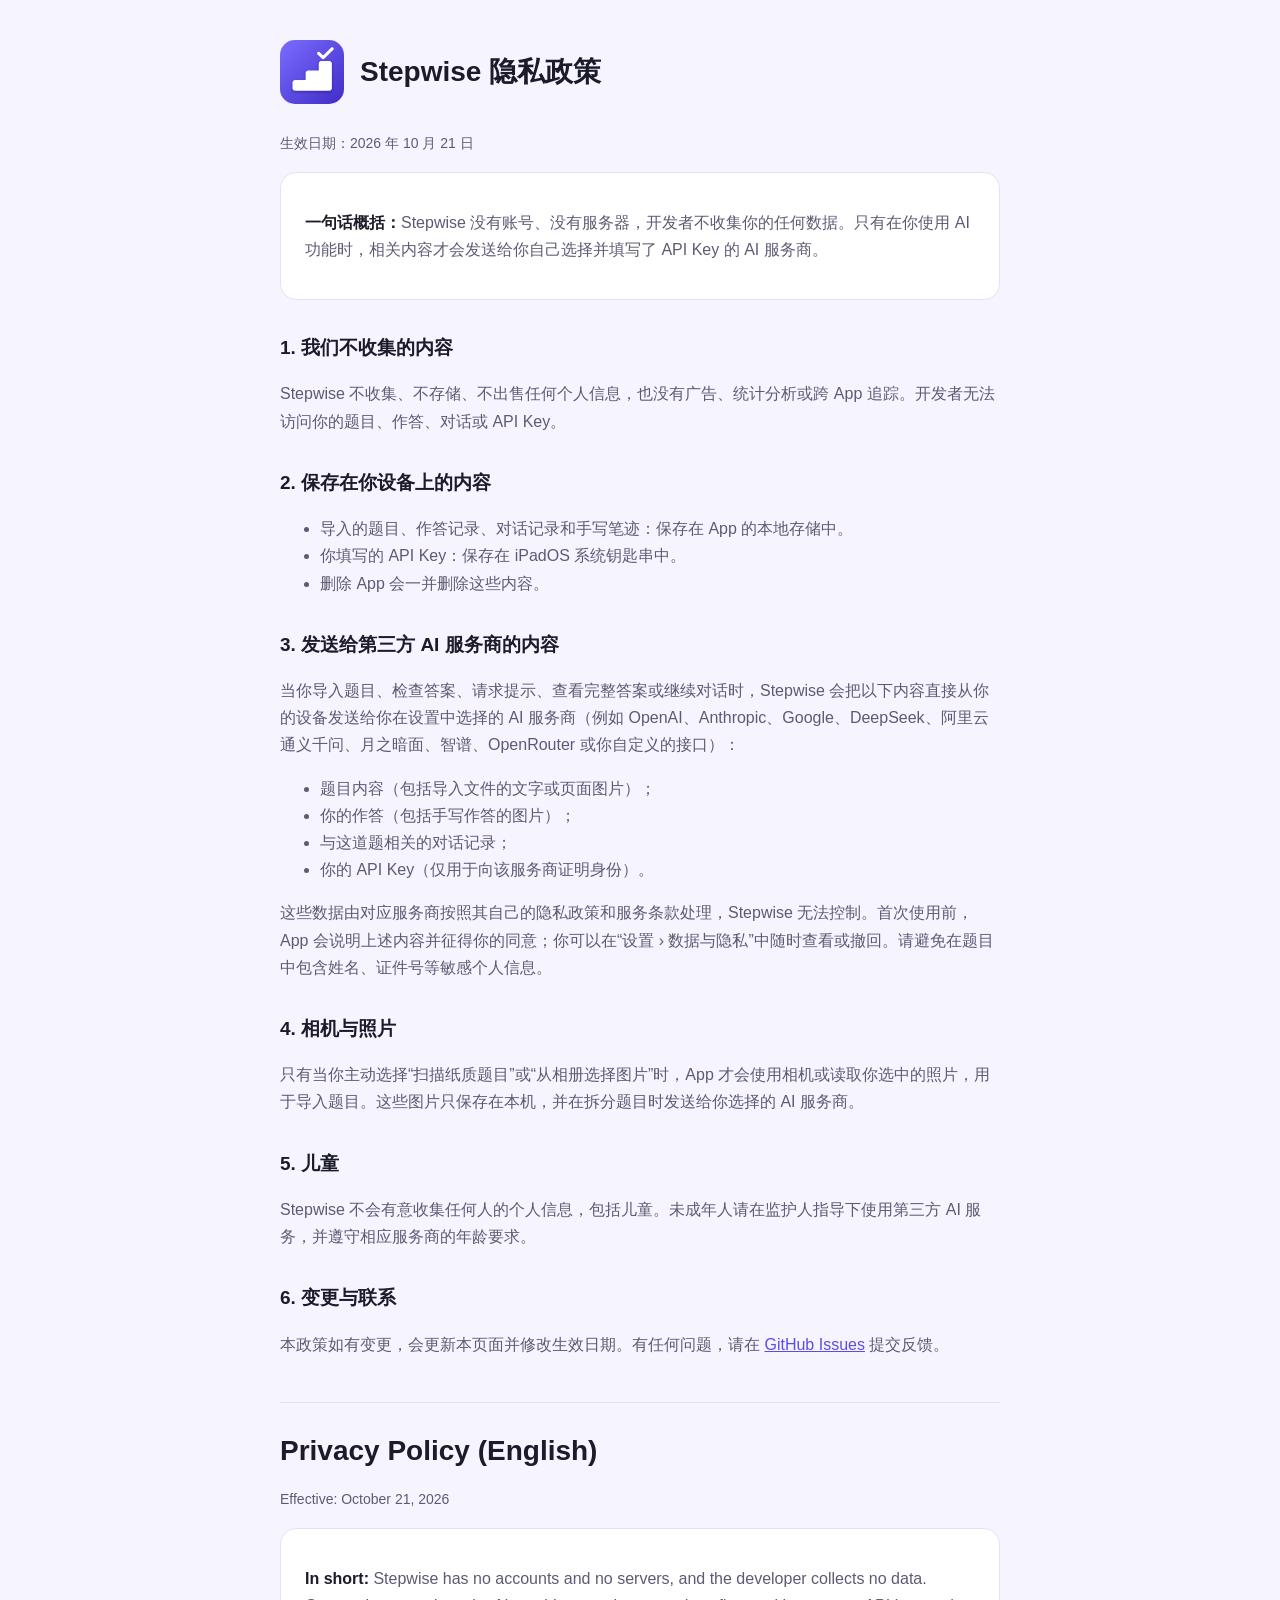
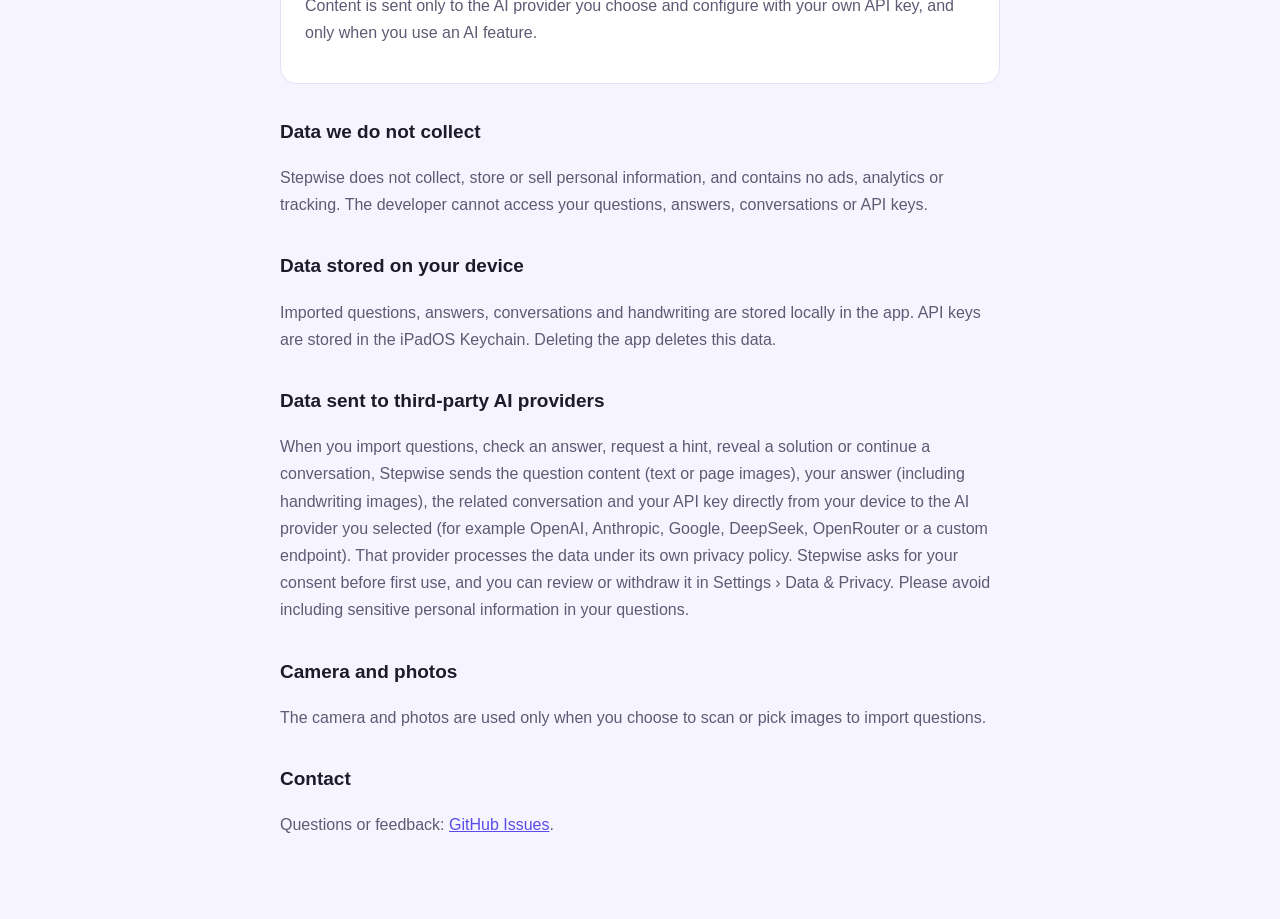
==== docs/privacy.html @ 79f82fb7 "上架准备：正式图标、数据发送说明、隐私政策与商店资料 - 正式 App 图标（阶梯 + 对勾），第一版只支持 iPad - 首次使用前说明题目和作答会发送给用户选择的 AI 服务商，征得同意后才启用 " ====
<!doctype html>
<html lang="zh-Hans">
<head>
<meta charset="utf-8">
<meta name="viewport" content="width=device-width,initial-scale=1">
<title>Stepwise 隐私政策 · Privacy Policy</title>
<link rel="stylesheet" href="style.css">
</head>
<body>
<main>
<header><img src="icon.png" alt=""><h1>Stepwise 隐私政策</h1></header>
<p class="updated">生效日期：2026 年 10 月 21 日</p>

<div class="card">
<p><strong>一句话概括：</strong>Stepwise 没有账号、没有服务器，开发者不收集你的任何数据。只有在你使用 AI 功能时，相关内容才会发送给你自己选择并填写了 API Key 的 AI 服务商。</p>
</div>

<h2>1. 我们不收集的内容</h2>
<p>Stepwise 不收集、不存储、不出售任何个人信息，也没有广告、统计分析或跨 App 追踪。开发者无法访问你的题目、作答、对话或 API Key。</p>

<h2>2. 保存在你设备上的内容</h2>
<ul>
<li>导入的题目、作答记录、对话记录和手写笔迹：保存在 App 的本地存储中。</li>
<li>你填写的 API Key：保存在 iPadOS 系统钥匙串中。</li>
<li>删除 App 会一并删除这些内容。</li>
</ul>

<h2>3. 发送给第三方 AI 服务商的内容</h2>
<p>当你导入题目、检查答案、请求提示、查看完整答案或继续对话时，Stepwise 会把以下内容直接从你的设备发送给你在设置中选择的 AI 服务商（例如 OpenAI、Anthropic、Google、DeepSeek、阿里云通义千问、月之暗面、智谱、OpenRouter 或你自定义的接口）：</p>
<ul>
<li>题目内容（包括导入文件的文字或页面图片）；</li>
<li>你的作答（包括手写作答的图片）；</li>
<li>与这道题相关的对话记录；</li>
<li>你的 API Key（仅用于向该服务商证明身份）。</li>
</ul>
<p>这些数据由对应服务商按照其自己的隐私政策和服务条款处理，Stepwise 无法控制。首次使用前，App 会说明上述内容并征得你的同意；你可以在“设置 › 数据与隐私”中随时查看或撤回。请避免在题目中包含姓名、证件号等敏感个人信息。</p>

<h2>4. 相机与照片</h2>
<p>只有当你主动选择“扫描纸质题目”或“从相册选择图片”时，App 才会使用相机或读取你选中的照片，用于导入题目。这些图片只保存在本机，并在拆分题目时发送给你选择的 AI 服务商。</p>

<h2>5. 儿童</h2>
<p>Stepwise 不会有意收集任何人的个人信息，包括儿童。未成年人请在监护人指导下使用第三方 AI 服务，并遵守相应服务商的年龄要求。</p>

<h2>6. 变更与联系</h2>
<p>本政策如有变更，会更新本页面并修改生效日期。有任何问题，请在 <a href="https://github.com/lswill2007/Stepwise/issues">GitHub Issues</a> 提交反馈。</p>

<section class="lang" lang="en">
<h1>Privacy Policy (English)</h1>
<p class="updated">Effective: October 21, 2026</p>
<div class="card"><p><strong>In short:</strong> Stepwise has no accounts and no servers, and the developer collects no data. Content is sent only to the AI provider you choose and configure with your own API key, and only when you use an AI feature.</p></div>
<h2>Data we do not collect</h2>
<p>Stepwise does not collect, store or sell personal information, and contains no ads, analytics or tracking. The developer cannot access your questions, answers, conversations or API keys.</p>
<h2>Data stored on your device</h2>
<p>Imported questions, answers, conversations and handwriting are stored locally in the app. API keys are stored in the iPadOS Keychain. Deleting the app deletes this data.</p>
<h2>Data sent to third-party AI providers</h2>
<p>When you import questions, check an answer, request a hint, reveal a solution or continue a conversation, Stepwise sends the question content (text or page images), your answer (including handwriting images), the related conversation and your API key directly from your device to the AI provider you selected (for example OpenAI, Anthropic, Google, DeepSeek, OpenRouter or a custom endpoint). That provider processes the data under its own privacy policy. Stepwise asks for your consent before first use, and you can review or withdraw it in Settings › Data &amp; Privacy. Please avoid including sensitive personal information in your questions.</p>
<h2>Camera and photos</h2>
<p>The camera and photos are used only when you choose to scan or pick images to import questions.</p>
<h2>Contact</h2>
<p>Questions or feedback: <a href="https://github.com/lswill2007/Stepwise/issues">GitHub Issues</a>.</p>
</section>
</main>
</body>
</html>
---- docs/style.css ----
:root{--bg:#f6f5ff;--card:#fff;--text:#1c1b29;--muted:#5d5b73;--accent:#5b4be8;--border:#e4e1f7}
@media (prefers-color-scheme:dark){:root{--bg:#141322;--card:#1e1d31;--text:#f2f1fb;--muted:#a9a6c4;--accent:#9b90ff;--border:#2e2c48}}
*{box-sizing:border-box}
body{margin:0;background:var(--bg);color:var(--text);font:16px/1.7 -apple-system,BlinkMacSystemFont,"PingFang SC","Helvetica Neue",Arial,sans-serif}
main{max-width:760px;margin:0 auto;padding:40px 20px 64px}
header{display:flex;align-items:center;gap:16px;margin-bottom:28px}
header img{width:64px;height:64px;border-radius:15px}
h1{font-size:28px;margin:0}
h2{font-size:19px;margin:32px 0 8px}
p,li{color:var(--muted)}
strong{color:var(--text)}
.card{background:var(--card);border:1px solid var(--border);border-radius:16px;padding:20px 24px;margin:16px 0}
a{color:var(--accent)}
.lang{margin-top:44px;padding-top:24px;border-top:1px solid var(--border)}
.updated{font-size:14px}
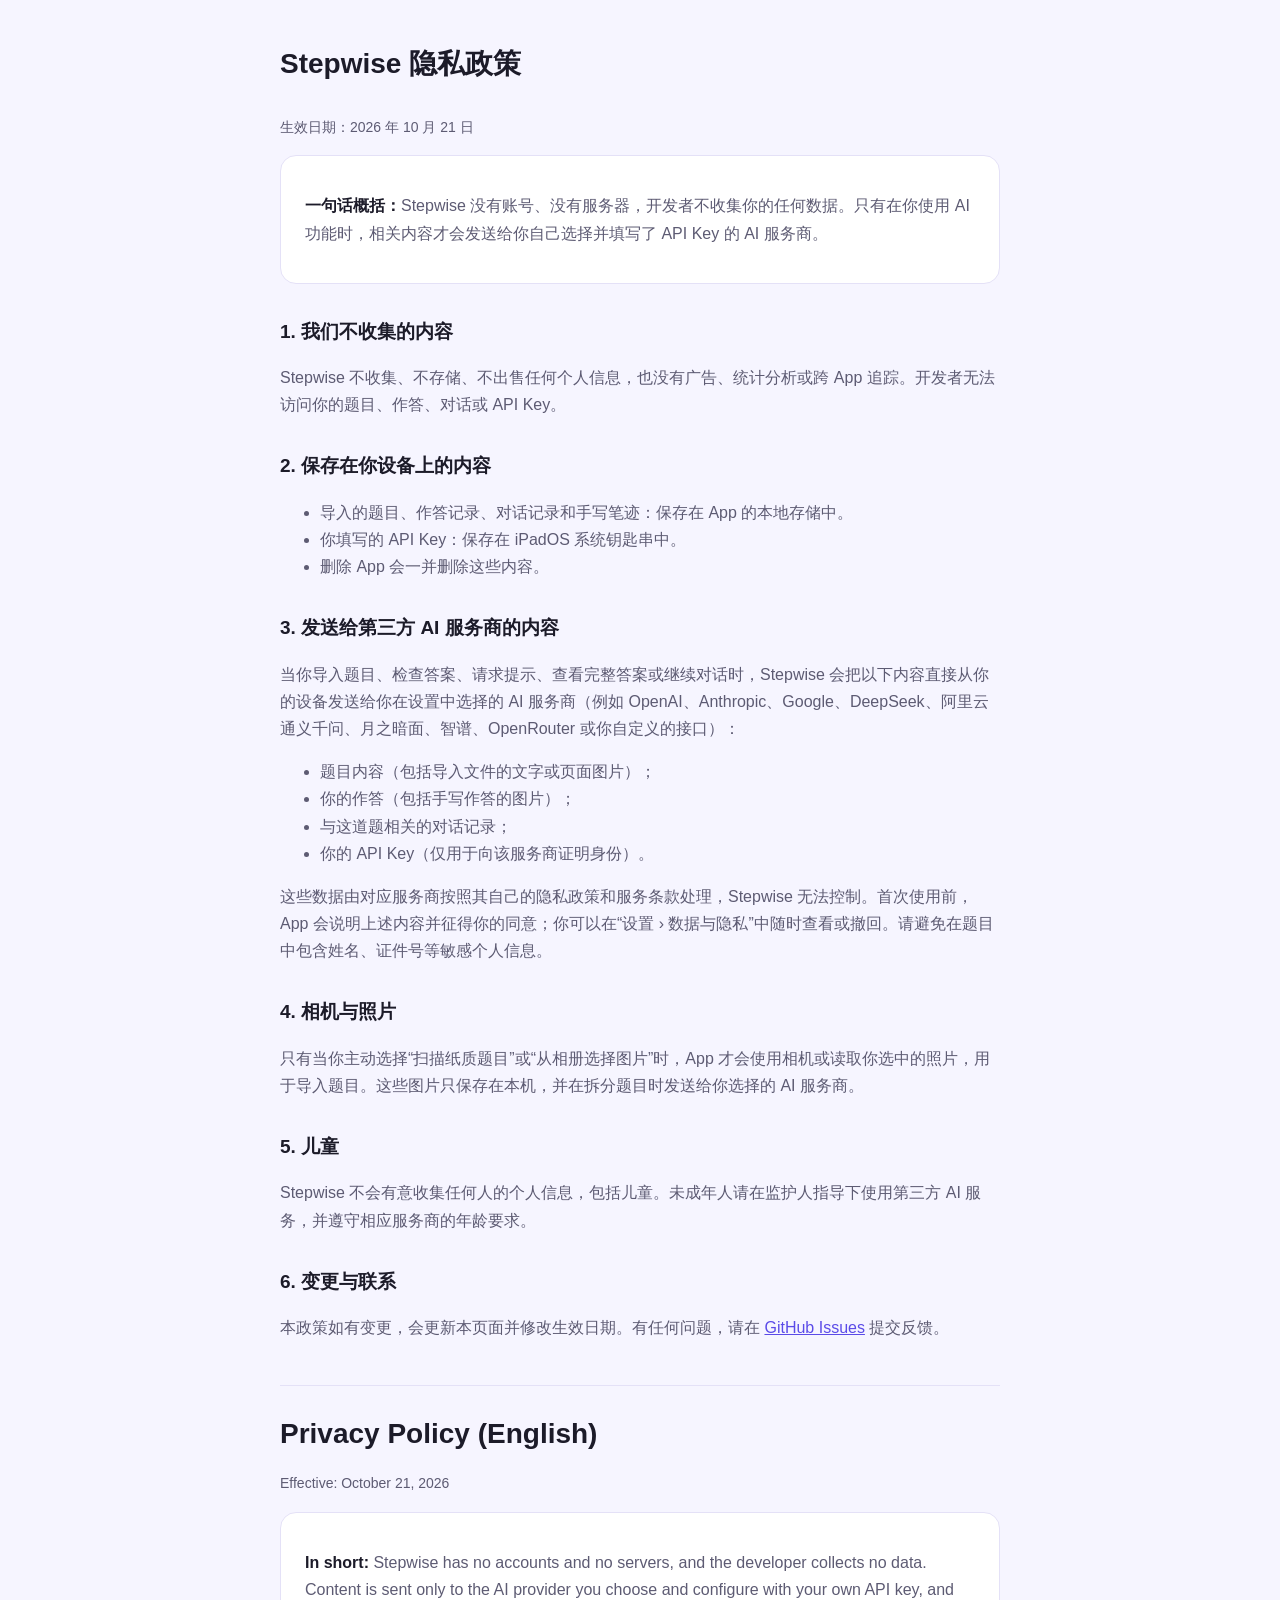
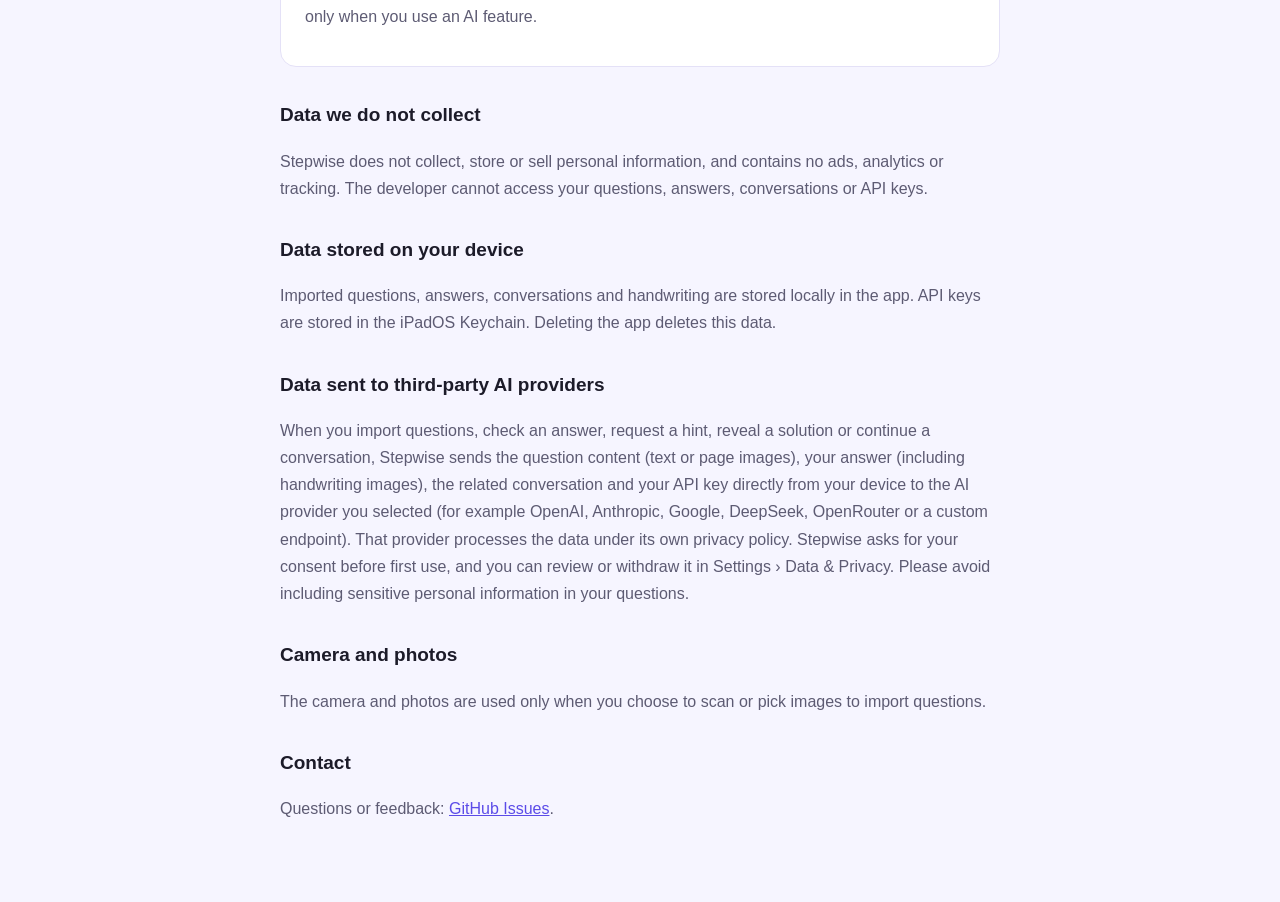
==== commit 47383b21: "图标换回最初版本：Swift Playgrounds 自带的叶子图标 - Package.swift 改回 .placeholder(icon: .leaf)，删掉“台阶 + 对勾”图标和生成它的脚本" ====
--- a/docs/privacy.html
+++ b/docs/privacy.html
@@ -8,7 +8,7 @@
 </head>
 <body>
 <main>
-<header><img src="icon.png" alt=""><h1>Stepwise 隐私政策</h1></header>
+<header><h1>Stepwise 隐私政策</h1></header>
 <p class="updated">生效日期：2026 年 10 月 21 日</p>
 
 <div class="card">
--- a/docs/style.css
+++ b/docs/style.css
@@ -4,7 +4,6 @@
 body{margin:0;background:var(--bg);color:var(--text);font:16px/1.7 -apple-system,BlinkMacSystemFont,"PingFang SC","Helvetica Neue",Arial,sans-serif}
 main{max-width:760px;margin:0 auto;padding:40px 20px 64px}
 header{display:flex;align-items:center;gap:16px;margin-bottom:28px}
-header img{width:64px;height:64px;border-radius:15px}
 h1{font-size:28px;margin:0}
 h2{font-size:19px;margin:32px 0 8px}
 p,li{color:var(--muted)}
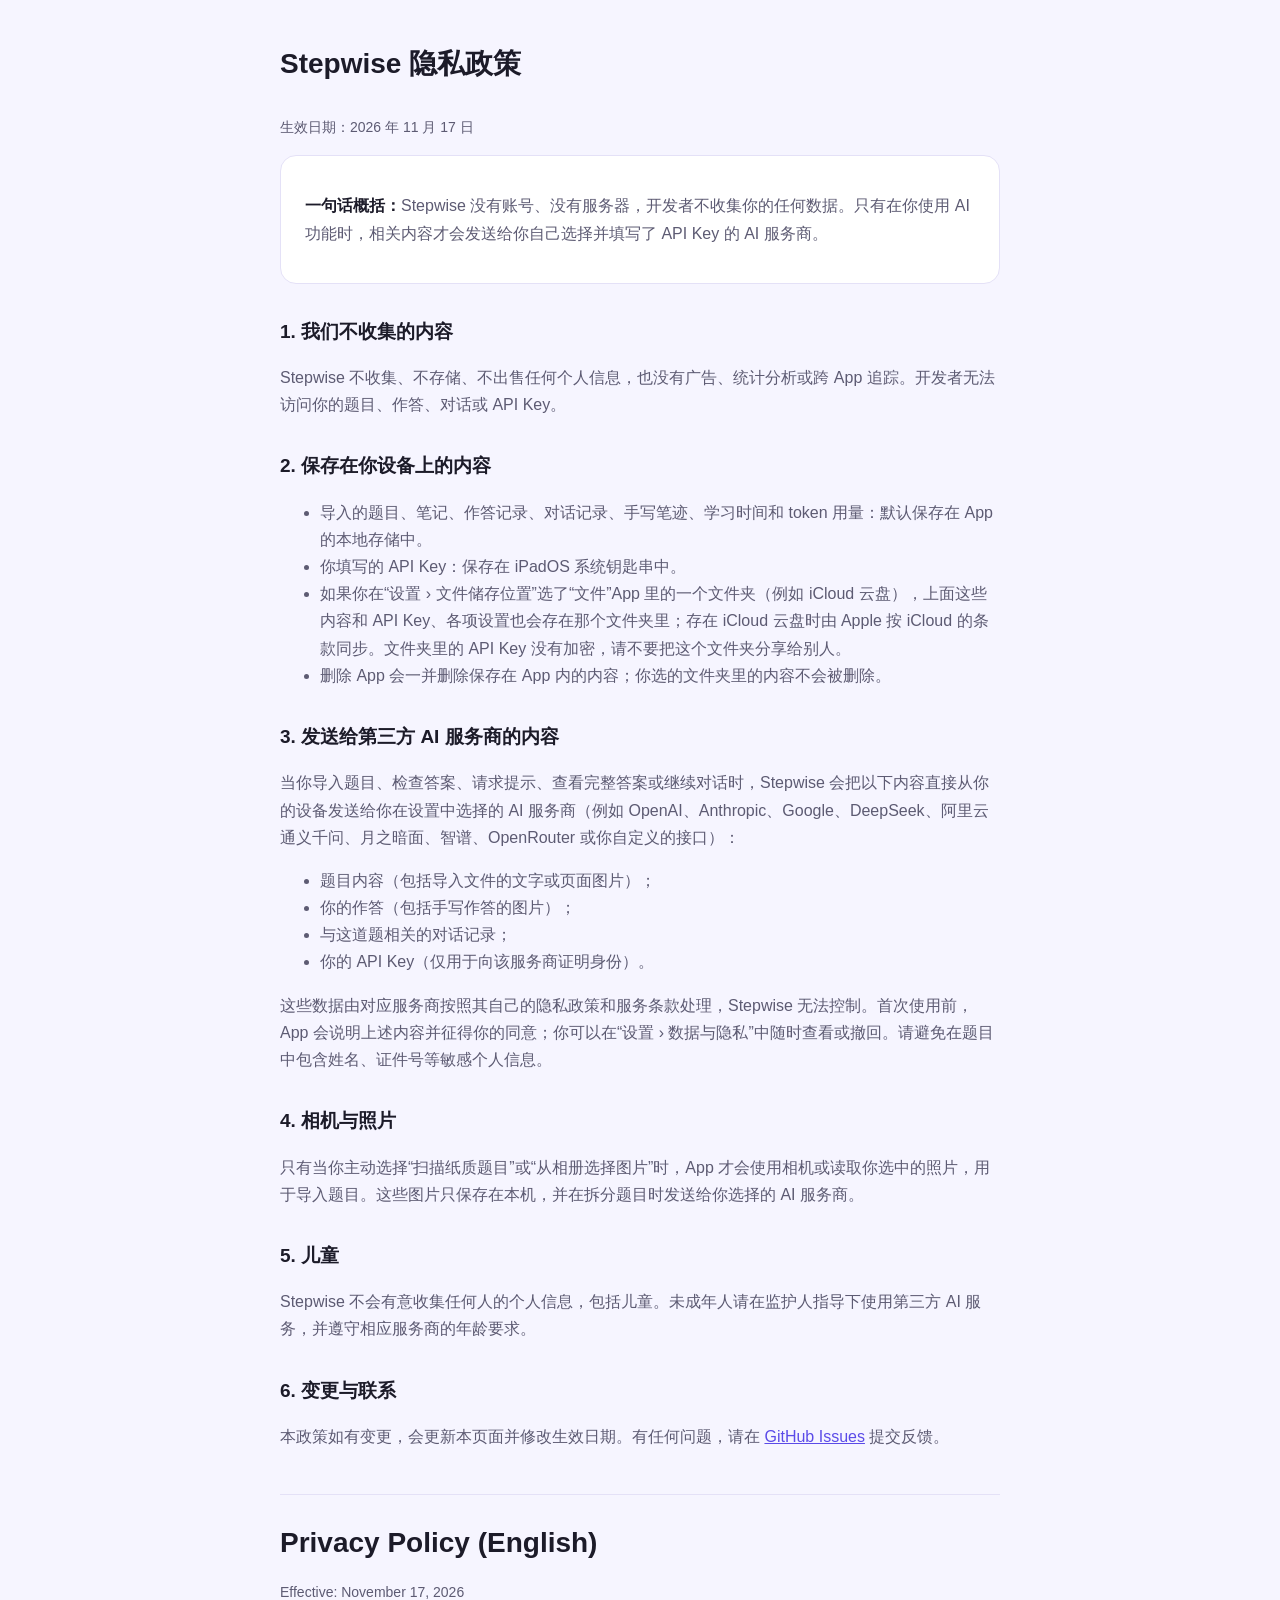
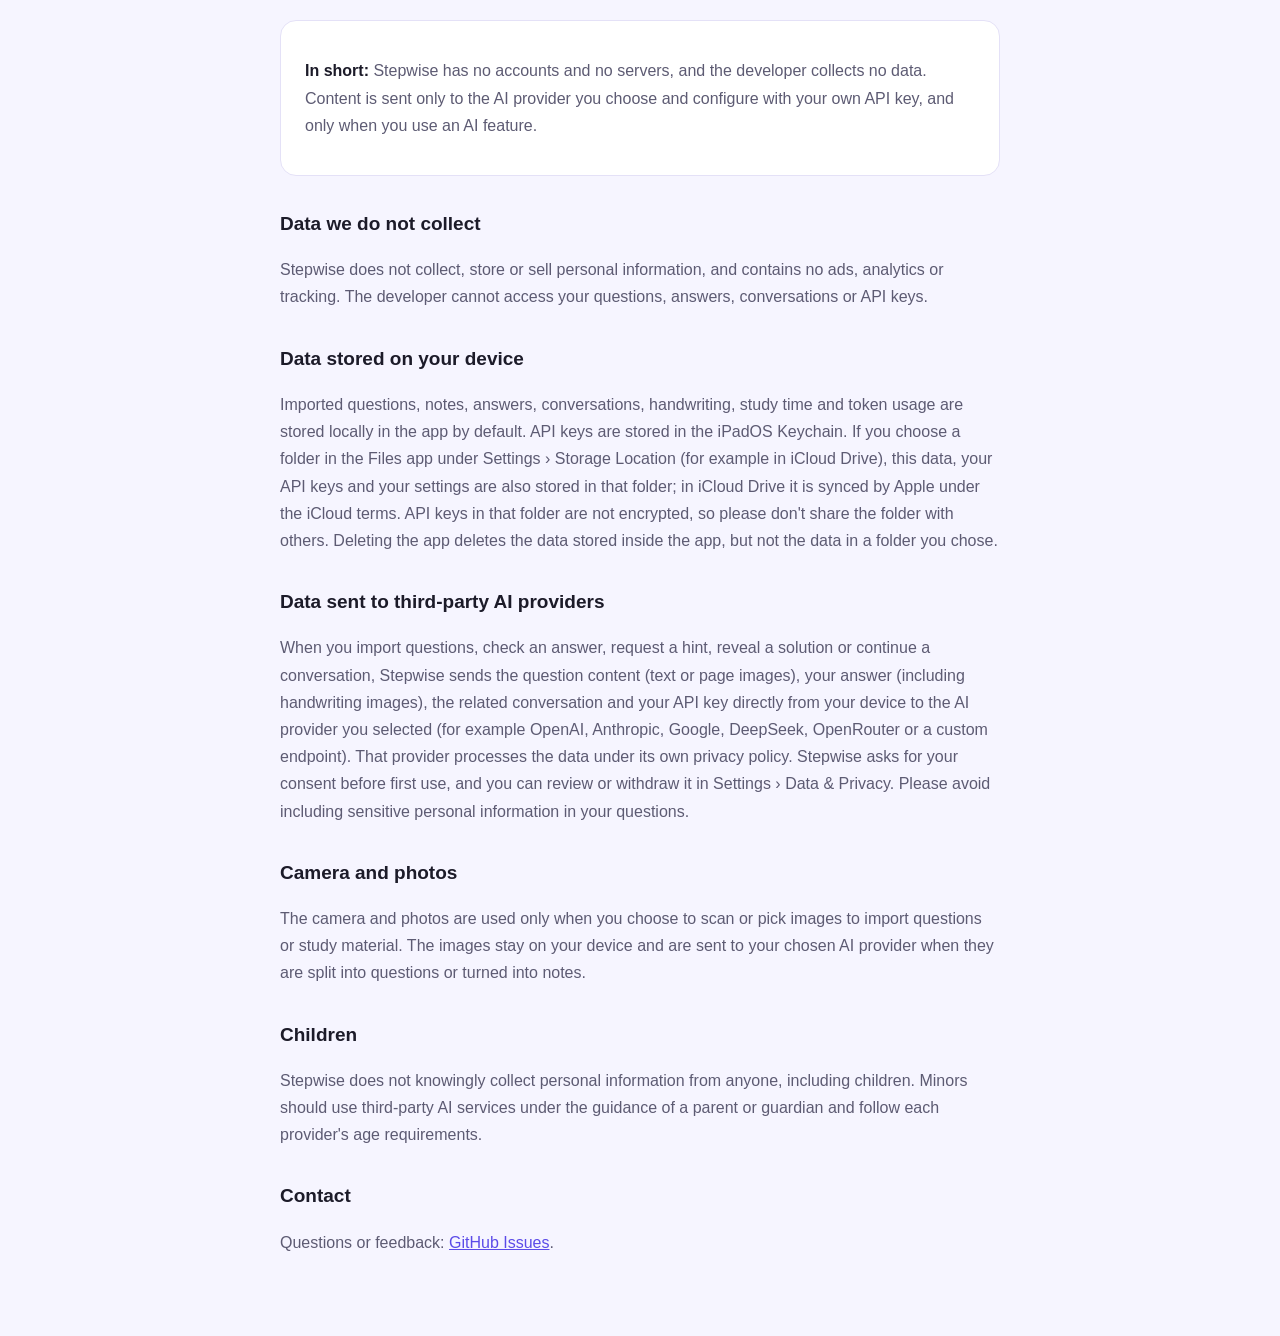
==== commit ef108e7a: "英文版：界面跟随系统语言显示英文，AI 回答语言可单独设置；写字时锁住页面滚动 - 界面：中文原文作 key，en.lproj 里约 590 条英文翻译；系统是中文时显示中文，其他语言显示英文 - 存" ====
--- a/docs/privacy.html
+++ b/docs/privacy.html
@@ -9,7 +9,7 @@
 <body>
 <main>
 <header><h1>Stepwise 隐私政策</h1></header>
-<p class="updated">生效日期：2026 年 10 月 21 日</p>
+<p class="updated">生效日期：2026 年 11 月 17 日</p>
 
 <div class="card">
 <p><strong>一句话概括：</strong>Stepwise 没有账号、没有服务器，开发者不收集你的任何数据。只有在你使用 AI 功能时，相关内容才会发送给你自己选择并填写了 API Key 的 AI 服务商。</p>
@@ -20,9 +20,10 @@
 
 <h2>2. 保存在你设备上的内容</h2>
 <ul>
-<li>导入的题目、作答记录、对话记录和手写笔迹：保存在 App 的本地存储中。</li>
+<li>导入的题目、笔记、作答记录、对话记录、手写笔迹、学习时间和 token 用量：默认保存在 App 的本地存储中。</li>
 <li>你填写的 API Key：保存在 iPadOS 系统钥匙串中。</li>
-<li>删除 App 会一并删除这些内容。</li>
+<li>如果你在“设置 › 文件储存位置”选了“文件”App 里的一个文件夹（例如 iCloud 云盘），上面这些内容和 API Key、各项设置也会存在那个文件夹里；存在 iCloud 云盘时由 Apple 按 iCloud 的条款同步。文件夹里的 API Key 没有加密，请不要把这个文件夹分享给别人。</li>
+<li>删除 App 会一并删除保存在 App 内的内容；你选的文件夹里的内容不会被删除。</li>
 </ul>
 
 <h2>3. 发送给第三方 AI 服务商的内容</h2>
@@ -46,16 +47,18 @@
 
 <section class="lang" lang="en">
 <h1>Privacy Policy (English)</h1>
-<p class="updated">Effective: October 21, 2026</p>
+<p class="updated">Effective: November 17, 2026</p>
 <div class="card"><p><strong>In short:</strong> Stepwise has no accounts and no servers, and the developer collects no data. Content is sent only to the AI provider you choose and configure with your own API key, and only when you use an AI feature.</p></div>
 <h2>Data we do not collect</h2>
 <p>Stepwise does not collect, store or sell personal information, and contains no ads, analytics or tracking. The developer cannot access your questions, answers, conversations or API keys.</p>
 <h2>Data stored on your device</h2>
-<p>Imported questions, answers, conversations and handwriting are stored locally in the app. API keys are stored in the iPadOS Keychain. Deleting the app deletes this data.</p>
+<p>Imported questions, notes, answers, conversations, handwriting, study time and token usage are stored locally in the app by default. API keys are stored in the iPadOS Keychain. If you choose a folder in the Files app under Settings › Storage Location (for example in iCloud Drive), this data, your API keys and your settings are also stored in that folder; in iCloud Drive it is synced by Apple under the iCloud terms. API keys in that folder are not encrypted, so please don't share the folder with others. Deleting the app deletes the data stored inside the app, but not the data in a folder you chose.</p>
 <h2>Data sent to third-party AI providers</h2>
 <p>When you import questions, check an answer, request a hint, reveal a solution or continue a conversation, Stepwise sends the question content (text or page images), your answer (including handwriting images), the related conversation and your API key directly from your device to the AI provider you selected (for example OpenAI, Anthropic, Google, DeepSeek, OpenRouter or a custom endpoint). That provider processes the data under its own privacy policy. Stepwise asks for your consent before first use, and you can review or withdraw it in Settings › Data &amp; Privacy. Please avoid including sensitive personal information in your questions.</p>
 <h2>Camera and photos</h2>
-<p>The camera and photos are used only when you choose to scan or pick images to import questions.</p>
+<p>The camera and photos are used only when you choose to scan or pick images to import questions or study material. The images stay on your device and are sent to your chosen AI provider when they are split into questions or turned into notes.</p>
+<h2>Children</h2>
+<p>Stepwise does not knowingly collect personal information from anyone, including children. Minors should use third-party AI services under the guidance of a parent or guardian and follow each provider's age requirements.</p>
 <h2>Contact</h2>
 <p>Questions or feedback: <a href="https://github.com/lswill2007/Stepwise/issues">GitHub Issues</a>.</p>
 </section>
